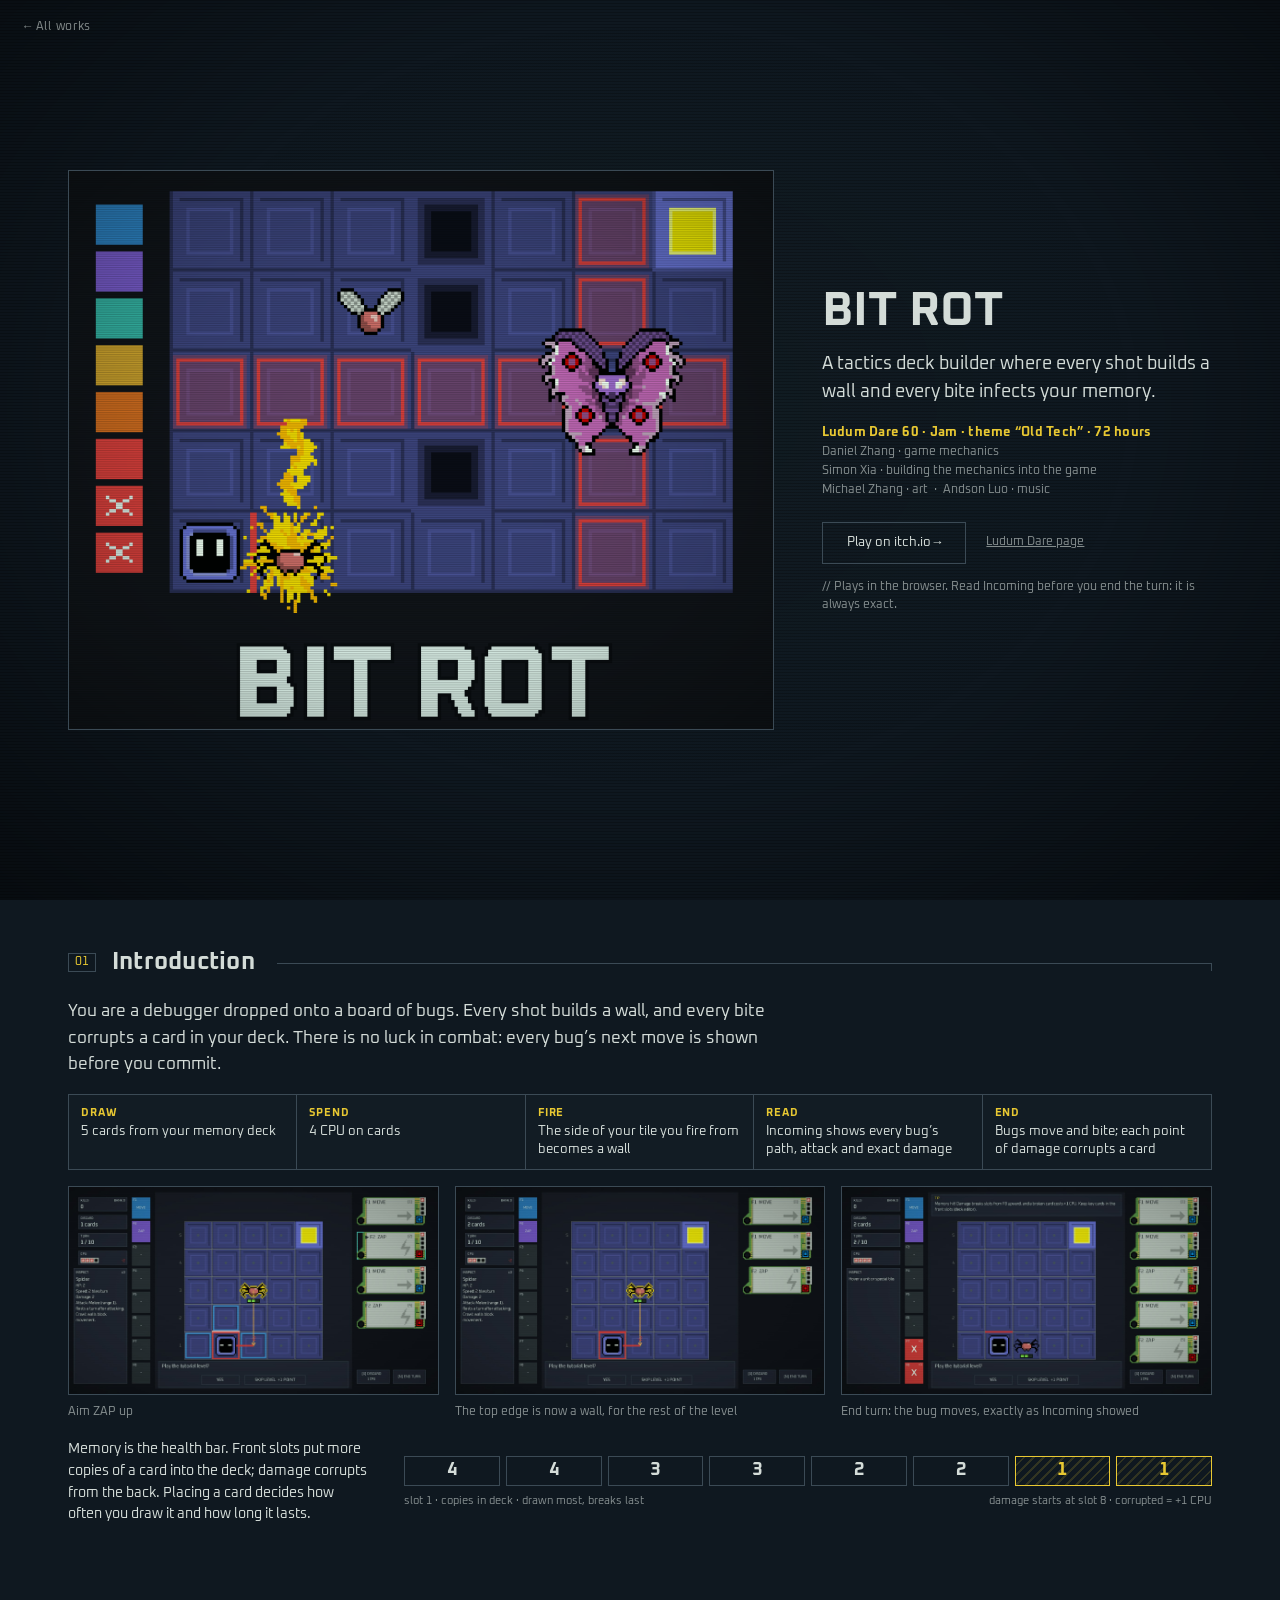
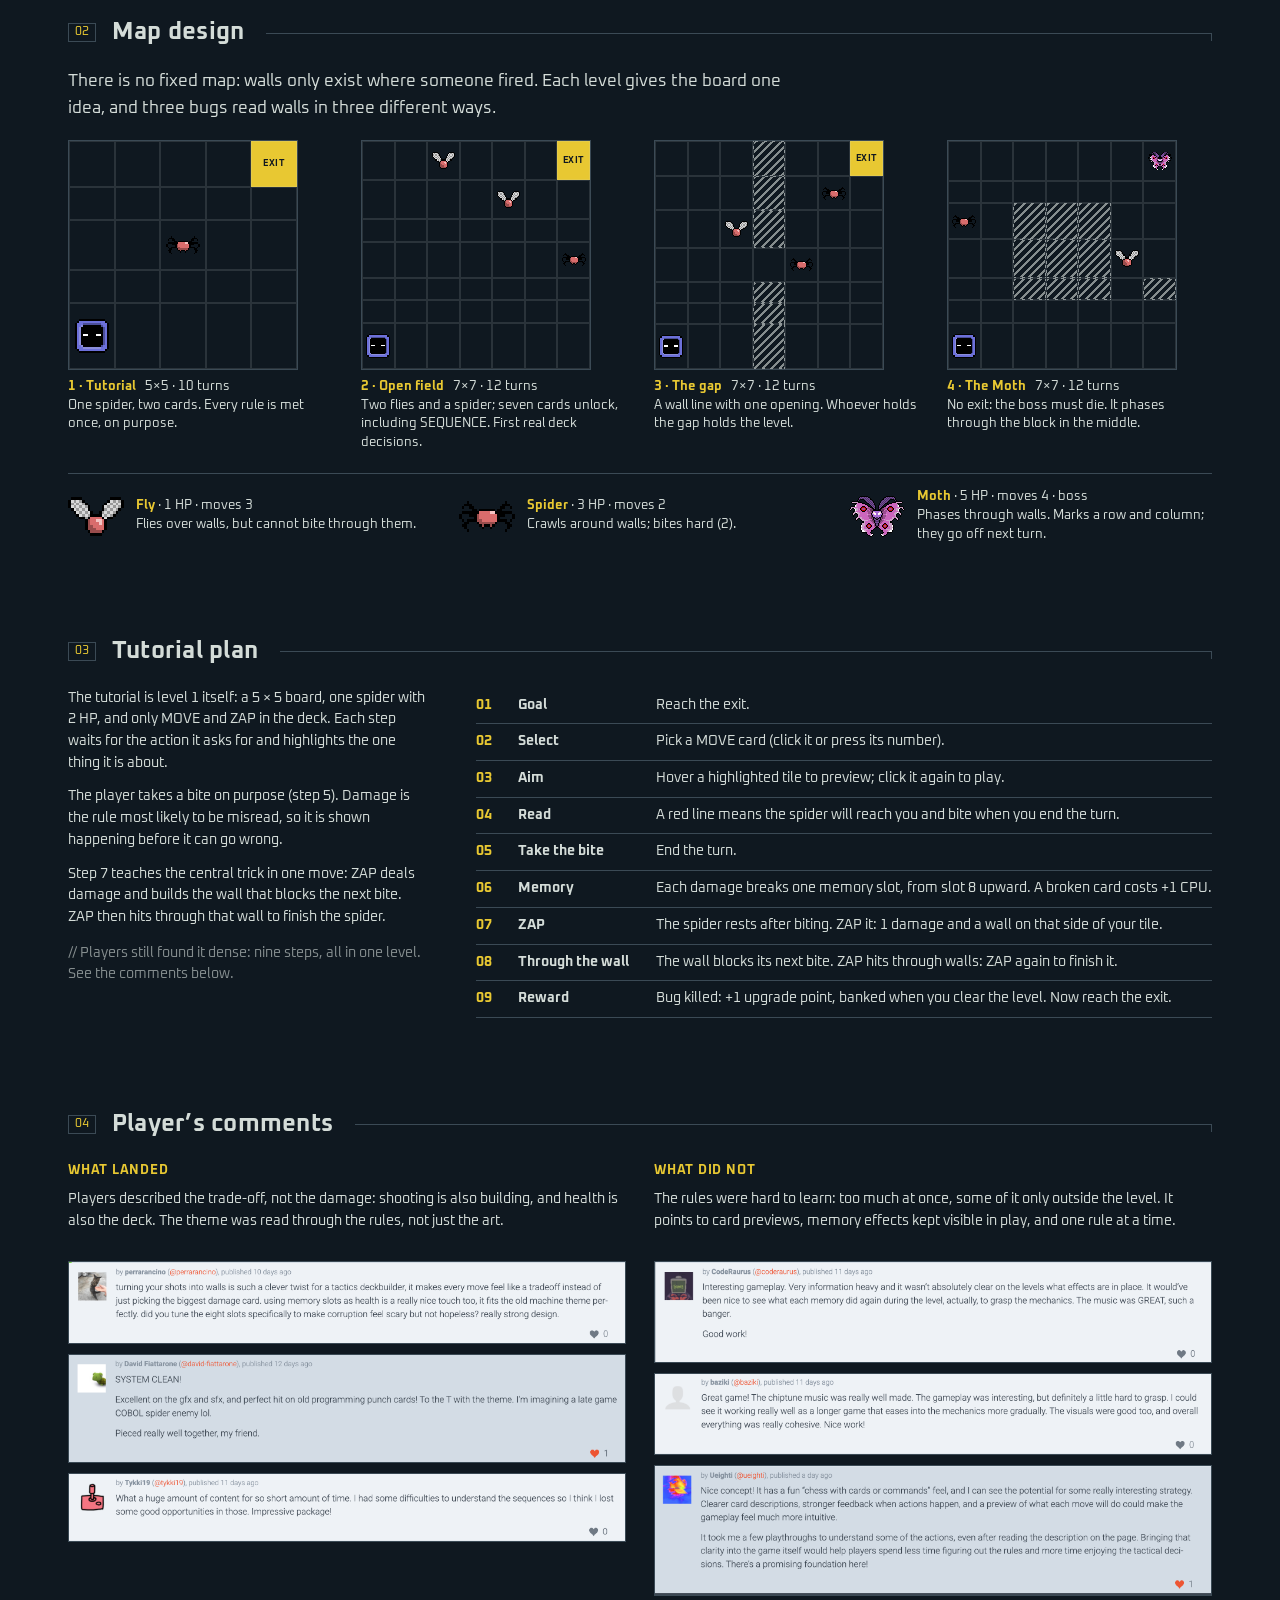
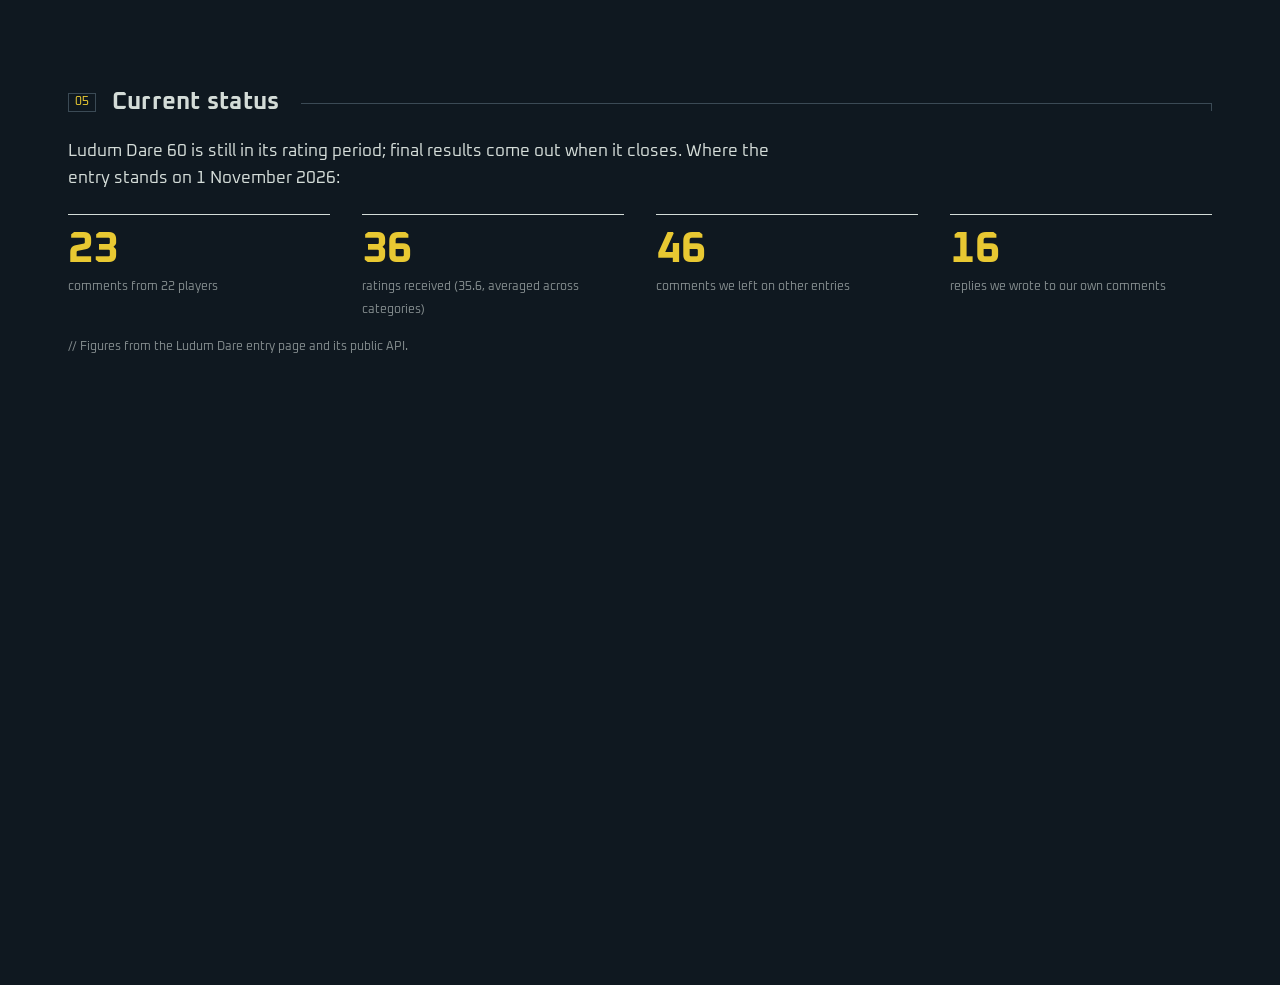
==== bit-rot.html @ 5dbc6805 "Portfolio site: home, BIT ROT, Platuzzle, Lightpath Co-Authored-By: Claude Opus 5.5 <noreply@anthrop" ====
<!doctype html>
<html lang="en">
<head>
  <meta charset="utf-8">
  <meta name="viewport" content="width=device-width, initial-scale=1">
  <title>BIT ROT — Simon Xia</title>
  <link rel="stylesheet" href="style.css">
  <script>if (sessionStorage.getItem("portfolio-enter")) document.documentElement.classList.add("arriving");</script>
</head>
<body class="theme-bitrot">
  <a class="back" href="index.html" data-return>← All works</a>

  <!-- Introduction / Map design / Tutorial plan / Player's comments / Ludum Dare Results -->
  <main class="work">

    <section class="section hero">
      <img class="shot cover" src="img/bitrot-cover.png" alt="BIT ROT cover">
      <div>
        <h1>BIT ROT</h1>
        <p class="one-liner">A tactics deck builder where every shot builds a wall and every bite infects your memory.</p>
        <div class="meta">
          <span class="event">Ludum Dare 60 · Jam · theme “Old Tech” · 72 hours</span>
          <span>Daniel Zhang · game mechanics</span>
          <span>Simon Xia · building the mechanics into the game</span>
          <span>Michael Zhang · art &nbsp;·&nbsp; Andson Luo · music</span>
        </div>
        <div class="actions">
          <a class="btn" href="https://ralex-x.itch.io/bit-rot">Play on itch.io →</a>
          <a class="text-link" href="https://ldjam.com/events/ludum-dare/60/bit-rot">Ludum Dare page</a>
        </div>
        <p class="note" style="margin-top:14px">Plays in the browser. Read Incoming before you end the turn: it is always exact.</p>
      </div>
    </section>

    <section class="section">
      <div class="section-head"><span class="idx">01</span><h2>Introduction</h2></div>
      <p class="lead">You are a debugger dropped onto a board of bugs. Every shot builds a wall, and every bite corrupts a card in your deck. There is no luck in combat: every bug’s next move is shown before you commit.</p>
      <div class="turn" style="margin-top:16px">
        <div><b>DRAW</b>5 cards from your memory deck</div>
        <div><b>SPEND</b>4 CPU on cards</div>
        <div><b>FIRE</b>The side of your tile you fire from becomes a wall</div>
        <div><b>READ</b>Incoming shows every bug’s path, attack and exact damage</div>
        <div><b>END</b>Bugs move and bite; each point of damage corrupts a card</div>
      </div>
      <div class="strip" style="margin-top:16px">
        <figure><img class="shot" src="img/bitrot-09-aim-up.jpg" alt="Aiming ZAP upward"><figcaption>Aim ZAP up</figcaption></figure>
        <figure><img class="shot" src="img/bitrot-10-played-2.jpg" alt="ZAP fired; the tile edge becomes a wall"><figcaption>The top edge is now a wall, for the rest of the level</figcaption></figure>
        <figure><img class="shot" src="img/bitrot-11-end-turn.jpg" alt="End of turn: the bug moves"><figcaption>End turn: the bug moves, exactly as Incoming showed</figcaption></figure>
      </div>
      <div class="split" style="margin-top:18px; grid-template-columns:300px 1fr; gap:36px; align-items:center">
        <p style="font-size:14px">Memory is the health bar. Front slots put more copies of a card into the deck; damage corrupts from the back. Placing a card decides how often you draw it and how long it lasts.</p>
        <div>
          <div class="slots slots-compact" role="img" aria-label="Eight memory slots. Copies per slot: 4, 4, 3, 3, 2, 2, 1, 1. Slots 7 and 8 shown corrupted.">
            <div class="slot"><span class="c">4</span></div><div class="slot"><span class="c">4</span></div>
            <div class="slot"><span class="c">3</span></div><div class="slot"><span class="c">3</span></div>
            <div class="slot"><span class="c">2</span></div><div class="slot"><span class="c">2</span></div>
            <div class="slot rot"><span class="c">1</span></div><div class="slot rot"><span class="c">1</span></div>
          </div>
          <div class="slots-axis"><span>slot 1 · copies in deck · drawn most, breaks last</span><span>damage starts at slot 8 · corrupted = +1 CPU</span></div>
        </div>
      </div>
    </section>

    <section class="section">
      <div class="section-head"><span class="idx">02</span><h2>Map design</h2></div>
      <p class="lead">There is no fixed map: walls only exist where someone fired. Each level gives the board one idea, and three bugs read walls in three different ways.</p>
      <div class="levels" style="margin-top:18px">
        <figure class="level">
          <div class="board" style="--n:5"><div class="cell"></div><div class="cell"></div><div class="cell"></div><div class="cell"></div><div class="cell exit">EXIT</div><div class="cell"></div><div class="cell"></div><div class="cell"></div><div class="cell"></div><div class="cell"></div><div class="cell"></div><div class="cell"></div><div class="cell"><img src="img/sprites/spider1.png" alt="spider"></div><div class="cell"></div><div class="cell"></div><div class="cell"></div><div class="cell"></div><div class="cell"></div><div class="cell"></div><div class="cell"></div><div class="cell"><img src="img/sprites/player_idle.png" alt="you"></div><div class="cell"></div><div class="cell"></div><div class="cell"></div><div class="cell"></div></div>
          <figcaption><b>1 · Tutorial</b> 5×5 · 10 turns<br>One spider, two cards. Every rule is met once, on purpose.</figcaption>
        </figure>
        <figure class="level">
          <div class="board" style="--n:7"><div class="cell"></div><div class="cell"></div><div class="cell"><img src="img/sprites/fly1.png" alt="fly"></div><div class="cell"></div><div class="cell"></div><div class="cell"></div><div class="cell exit">EXIT</div><div class="cell"></div><div class="cell"></div><div class="cell"></div><div class="cell"></div><div class="cell"><img src="img/sprites/fly1.png" alt="fly"></div><div class="cell"></div><div class="cell"></div><div class="cell"></div><div class="cell"></div><div class="cell"></div><div class="cell"></div><div class="cell"></div><div class="cell"></div><div class="cell"></div><div class="cell"></div><div class="cell"></div><div class="cell"></div><div class="cell"></div><div class="cell"></div><div class="cell"></div><div class="cell"><img src="img/sprites/spider1.png" alt="spider"></div><div class="cell"></div><div class="cell"></div><div class="cell"></div><div class="cell"></div><div class="cell"></div><div class="cell"></div><div class="cell"></div><div class="cell"></div><div class="cell"></div><div class="cell"></div><div class="cell"></div><div class="cell"></div><div class="cell"></div><div class="cell"></div><div class="cell"><img src="img/sprites/player_idle.png" alt="you"></div><div class="cell"></div><div class="cell"></div><div class="cell"></div><div class="cell"></div><div class="cell"></div><div class="cell"></div></div>
          <figcaption><b>2 · Open field</b> 7×7 · 12 turns<br>Two flies and a spider; seven cards unlock, including SEQUENCE. First real deck decisions.</figcaption>
        </figure>
        <figure class="level">
          <div class="board" style="--n:7"><div class="cell"></div><div class="cell"></div><div class="cell"></div><div class="cell wall"></div><div class="cell"></div><div class="cell"></div><div class="cell exit">EXIT</div><div class="cell"></div><div class="cell"></div><div class="cell"></div><div class="cell wall"></div><div class="cell"></div><div class="cell"><img src="img/sprites/spider1.png" alt="spider"></div><div class="cell"></div><div class="cell"></div><div class="cell"></div><div class="cell"><img src="img/sprites/fly1.png" alt="fly"></div><div class="cell wall"></div><div class="cell"></div><div class="cell"></div><div class="cell"></div><div class="cell"></div><div class="cell"></div><div class="cell"></div><div class="cell"></div><div class="cell"><img src="img/sprites/spider1.png" alt="spider"></div><div class="cell"></div><div class="cell"></div><div class="cell"></div><div class="cell"></div><div class="cell"></div><div class="cell wall"></div><div class="cell"></div><div class="cell"></div><div class="cell"></div><div class="cell"></div><div class="cell"></div><div class="cell"></div><div class="cell wall"></div><div class="cell"></div><div class="cell"></div><div class="cell"></div><div class="cell"><img src="img/sprites/player_idle.png" alt="you"></div><div class="cell"></div><div class="cell"></div><div class="cell wall"></div><div class="cell"></div><div class="cell"></div><div class="cell"></div></div>
          <figcaption><b>3 · The gap</b> 7×7 · 12 turns<br>A wall line with one opening. Whoever holds the gap holds the level.</figcaption>
        </figure>
        <figure class="level">
          <div class="board" style="--n:7"><div class="cell"></div><div class="cell"></div><div class="cell"></div><div class="cell"></div><div class="cell"></div><div class="cell"></div><div class="cell"><img src="img/sprites/moth1.png" alt="moth"></div><div class="cell"></div><div class="cell"></div><div class="cell"></div><div class="cell"></div><div class="cell"></div><div class="cell"></div><div class="cell"></div><div class="cell"><img src="img/sprites/spider1.png" alt="spider"></div><div class="cell"></div><div class="cell wall"></div><div class="cell wall"></div><div class="cell wall"></div><div class="cell"></div><div class="cell"></div><div class="cell"></div><div class="cell"></div><div class="cell wall"></div><div class="cell wall"></div><div class="cell wall"></div><div class="cell"><img src="img/sprites/fly1.png" alt="fly"></div><div class="cell"></div><div class="cell"></div><div class="cell"></div><div class="cell wall"></div><div class="cell wall"></div><div class="cell wall"></div><div class="cell"></div><div class="cell wall"></div><div class="cell"></div><div class="cell"></div><div class="cell"></div><div class="cell"></div><div class="cell"></div><div class="cell"></div><div class="cell"></div><div class="cell"><img src="img/sprites/player_idle.png" alt="you"></div><div class="cell"></div><div class="cell"></div><div class="cell"></div><div class="cell"></div><div class="cell"></div><div class="cell"></div></div>
          <figcaption><b>4 · The Moth</b> 7×7 · 12 turns<br>No exit: the boss must die. It phases through the block in the middle.</figcaption>
        </figure>
      </div>
      <div class="bugs" style="margin-top:20px">
        <div><img src="img/sprites/fly1.png" alt=""><p><b>Fly</b> · 1 HP · moves 3<br>Flies over walls, but cannot bite through them.</p></div>
        <div><img src="img/sprites/spider1.png" alt=""><p><b>Spider</b> · 3 HP · moves 2<br>Crawls around walls; bites hard (2).</p></div>
        <div><img src="img/sprites/moth1.png" alt=""><p><b>Moth</b> · 5 HP · moves 4 · boss<br>Phases through walls. Marks a row and column; they go off next turn.</p></div>
      </div>
    </section>

    <section class="section">
      <div class="section-head"><span class="idx">03</span><h2>Tutorial plan</h2></div>
      <div class="split" style="grid-template-columns:360px 1fr">
        <div class="side">
          <p>The tutorial is level 1 itself: a 5 × 5 board, one spider with 2 HP, and only MOVE and ZAP in the deck. Each step waits for the action it asks for and highlights the one thing it is about.</p>
          <p>The player takes a bite on purpose (step 5). Damage is the rule most likely to be misread, so it is shown happening before it can go wrong.</p>
          <p>Step 7 teaches the central trick in one move: ZAP deals damage and builds the wall that blocks the next bite. ZAP then hits through that wall to finish the spider.</p>
          <p class="note" style="margin-top:14px">Players still found it dense: nine steps, all in one level. See the comments below.</p>
        </div>
        <ol class="steps">
          <li><b>Goal</b>Reach the exit.</li>
          <li><b>Select</b>Pick a MOVE card (click it or press its number).</li>
          <li><b>Aim</b>Hover a highlighted tile to preview; click it again to play.</li>
          <li><b>Read</b>A red line means the spider will reach you and bite when you end the turn.</li>
          <li><b>Take the bite</b>End the turn.</li>
          <li><b>Memory</b>Each damage breaks one memory slot, from slot 8 upward. A broken card costs +1 CPU.</li>
          <li><b>ZAP</b>The spider rests after biting. ZAP it: 1 damage and a wall on that side of your tile.</li>
          <li><b>Through the wall</b>The wall blocks its next bite. ZAP hits through walls: ZAP again to finish it.</li>
          <li><b>Reward</b>Bug killed: +1 upgrade point, banked when you clear the level. Now reach the exit.</li>
        </ol>
      </div>
    </section>

    <section class="section">
      <div class="section-head"><span class="idx">04</span><h2>Player’s comments</h2></div>
      <div class="ccols">
        <div>
          <div class="side ccol-head">
            <h3>WHAT LANDED</h3>
            <p>Players described the trade-off, not the damage: shooting is also building, and health is also the deck. The theme was read through the rules, not just the art.</p>
          </div>
          <div class="cshots">
            <img src="img/comments/bit-rot/5.png" alt="Comment by perrarancino on the Ludum Dare page">
            <img src="img/comments/bit-rot/1.png" alt="Comment by David Fiattarone on the Ludum Dare page">
            <img src="img/comments/bit-rot/2.png" alt="Comment by Tykki19 on the Ludum Dare page">
          </div>
        </div>
        <div>
          <div class="side ccol-head">
            <h3>WHAT DID NOT</h3>
            <p>The rules were hard to learn: too much at once, some of it only outside the level. It points to card previews, memory effects kept visible in play, and one rule at a time.</p>
          </div>
          <div class="cshots">
            <img src="img/comments/bit-rot/3.png" alt="Comment by CodeRaurus on the Ludum Dare page">
            <img src="img/comments/bit-rot/4.png" alt="Comment by baziki on the Ludum Dare page">
            <img src="img/comments/bit-rot/6.png" alt="Comment by Ueighti on the Ludum Dare page">
          </div>
        </div>
      </div>
    </section>

    <section class="section">
      <div class="section-head"><span class="idx">05</span><h2>Current status</h2></div>
      <p class="lead">Ludum Dare 60 is still in its rating period; final results come out when it closes. Where the entry stands on 1 November 2026:</p>
      <div class="stats4" style="margin-top:22px">
        <div class="stat"><b>23</b><span>comments from 22 players</span></div>
        <div class="stat"><b>36</b><span>ratings received (35.6, averaged across categories)</span></div>
        <div class="stat"><b>46</b><span>comments we left on other entries</span></div>
        <div class="stat"><b>16</b><span>replies we wrote to our own comments</span></div>
      </div>
      <p class="note" style="margin-top:18px">Figures from the Ludum Dare entry page and its public API.</p>
    </section>

    <section class="section">
      <div class="section-head"><span class="idx">→</span><h2>Other works</h2></div>
      <nav class="others">
        <a class="entry" href="platuzzle.html" data-bg="#d7d7d7" data-style="platuzzle">
          <img class="shot cover" src="img/platuzzle-cover.png" alt="Platuzzle cover">
          <div class="label"><span class="title">Platuzzle</span><span class="tag">Playable · 12 days · team of 3</span></div>
        </a>
        <a class="entry" href="lightpath.html" data-bg="#06090d" data-style="lightpath">
          <img class="shot cover" src="img/lightpath-cover.jpg" alt="Lightpath, level SNF-1 in the 3D view">
          <div class="label"><span class="title">Lightpath</span><span class="tag">Long-term · engineering log</span></div>
        </a>
      </nav>
    </section>

  </main>
  <script src="transition.js"></script>
</body>
</html>
---- style.css ----
/* Two-tone paper/ink, 2D only (no 3D transforms, no WebGL).
   Target viewport: 1500×780. Every "screen" (home, each work-page section) fits in one viewport. */
@font-face {
  font-family: "Oxanium";
  src: url("fonts/Oxanium.woff2") format("woff2"), url("fonts/Oxanium.ttf") format("truetype");
  font-weight: 200 800;
  font-display: block;
}
:root {
  --paper: #fafafa;
  --ink: #303030;
  --ink-soft: rgba(48, 48, 48, 0.55);
  --line: rgba(48, 48, 48, 0.12);
  --accent: var(--ink-soft);
  --mono: "Oxanium", ui-monospace, monospace;
  --sans: "Oxanium", -apple-system, "PingFang SC", sans-serif;
}

/* ---------- work themes (colours sampled from each game) ---------- */
body.theme-bitrot {
  --paper: #101820;
  --ink: #d4dcd8;
  --ink-soft: rgba(212, 220, 216, 0.6);
  --line: rgba(212, 220, 216, 0.14);
  --accent: #e8c832;
}
body.theme-platuzzle {
  --paper: #d7d7d7;
  --ink: #111111;
  --ink-soft: rgba(17, 17, 17, 0.74);
  --line: rgba(17, 17, 17, 0.16);
  --accent: #00a0bd;
}
body.theme-lightpath {
  --paper: #06090d;
  --ink: #c9d0d8;
  --ink-soft: rgba(201, 208, 216, 0.55);
  --line: rgba(201, 208, 216, 0.12);
  --accent: #c8a830;
}

* { box-sizing: border-box; margin: 0; padding: 0; }


body {
  background: var(--paper);
  color: var(--ink);
  font: 15px/1.55 var(--sans);
  font-variant-numeric: tabular-nums;
}

a { color: inherit; }

/* ---------- transition overlay ---------- */
.veil {
  position: fixed;
  inset: 0;
  width: 100vw;
  height: 100vh;
  z-index: 1000;
  pointer-events: none;
}
body[class^="theme-"] main.work,
body[class^="theme-"] .back {
  animation: arrive 320ms ease-out both;
}
@keyframes arrive { from { opacity: 0; } to { opacity: 1; } }
/* arriving through a cover transition: content stays hidden while the cover flies into place */
html.arriving main.work,
html.arriving .back { animation: none; opacity: 0; }
/* the flying cover sits above the transition background */
.flyer {
  position: fixed;
  z-index: 1001;
  margin: 0;
  transform-origin: 0 0;
  pointer-events: none;
}
@media (prefers-reduced-motion: reduce) {
  body[class^="theme-"] main.work,
  body[class^="theme-"] .back { animation: none; }
}

/* Platuzzle's tilted-square background (platuzzle-bg.js), behind everything */
.pz-bg {
  position: fixed;
  inset: 0;
  width: 100vw;
  height: 100vh;
  z-index: -1;
  pointer-events: none;
}

/* ---------- small fixed back link (no bar) ---------- */
.back {
  position: fixed;
  top: 20px;
  left: 24px;
  z-index: 10;
  font: 12px var(--mono);
  letter-spacing: 0.06em;
  text-decoration: none;
  color: var(--ink-soft);
  transition: color 120ms;
}
.back:hover, .back:focus-visible { color: var(--accent); }

/* ---------- placeholders ---------- */
.ph {
  position: relative;
  display: flex;
  align-items: center;
  justify-content: center;
  text-align: center;
  padding: 12px;
  border: 1px solid var(--ink);
  background:
    linear-gradient(to top right, transparent calc(50% - 0.5px), var(--line) 50%, transparent calc(50% + 0.5px)),
    linear-gradient(to bottom right, transparent calc(50% - 0.5px), var(--line) 50%, transparent calc(50% + 0.5px)),
    var(--paper);
  font: 12px/1.5 var(--mono);
  color: var(--ink-soft);
}
.ph::before, .ph::after {
  content: "";
  position: absolute;
  width: 10px;
  height: 10px;
  border-color: var(--ink);
  border-style: solid;
}
.ph::before { top: -6px; left: -6px; border-width: 0 1px 1px 0; }
.ph::after { bottom: -6px; right: -6px; border-width: 1px 0 0 1px; }

.note { font: 12px/1.5 var(--mono); color: var(--ink-soft); }
.note::before { content: "// "; }

/* ---------- images ---------- */
.shot {
  display: block;
  width: 100%;
  height: auto;
  border: 1px solid var(--ink);
  background: var(--ink);
}
.shot.cover { aspect-ratio: 630 / 500; object-fit: cover; }
.shot.wide { aspect-ratio: 16 / 10; object-fit: cover; }

/* ---------- home ---------- */
.home-name {
  position: absolute;
  top: 28px;
  left: 32px;
  font: 12px/1.7 var(--mono);
  letter-spacing: 0.06em;
}
.home-name span { display: block; color: var(--ink-soft); }

/* cover height = (viewport − 32px×2 padding − 40px row gap − 2×52px labels) / 2 */
.triangle {
  --cover-h: calc((100vh - 64px - 40px - 104px) / 2);
  height: 100vh;
  display: grid;
  grid-template-columns: repeat(2, calc(var(--cover-h) * 630 / 500));
  justify-content: center;
  align-content: center;
  gap: 40px 72px;
  padding: 32px;
}
.triangle .entry:first-child { grid-column: 1 / -1; justify-self: center; width: calc(var(--cover-h) * 630 / 500); }

.entry { display: block; text-decoration: none; }
.entry .label { margin-top: 10px; height: 42px; }
.entry .title { display: block; font-size: 18px; font-weight: 600; line-height: 1.3; white-space: nowrap; }
.entry .tag { display: block; font: 11px var(--mono); color: var(--ink-soft); }
.entry .shot { transition: transform 160ms ease-out; }
.entry:hover .shot, .entry:focus-visible .shot { transform: translate(-3px, -3px); box-shadow: 3px 3px 0 var(--ink); }
.entry:focus-visible { outline: none; }

/* ---------- work pages: one viewport per section ---------- */
main.work {
  max-width: 1240px;
  margin: 0 auto;
  padding: 0 48px;
}
/* Sections sit close together (each still fits one 1500×780 screen); only the hero fills it. */
.section {
  display: flex;
  flex-direction: column;
  justify-content: center;
  padding: 44px 0;
}
.section.hero { min-height: 100vh; }
main.work > .section:last-child { padding-bottom: 96px; }
.section-head {
  display: flex;
  gap: 16px;
  align-items: baseline;
  margin-bottom: 18px;
}
.section-head .idx { font: 12px var(--mono); color: var(--accent); }
.section-head h2 { font-size: 24px; font-weight: 700; letter-spacing: 0.01em; }
.section p { max-width: 720px; }

/* hero: same image as the home-page cover, text beside it */
.hero {
  display: grid;
  grid-template-columns: auto 1fr;
  align-items: center;
  align-content: center;
  gap: 48px;
}
.hero .shot { height: min(calc(100vh - 160px), 560px); width: auto; aspect-ratio: 630 / 500; object-fit: cover; }
.hero h1 { font-size: 48px; line-height: 1.05; margin-bottom: 14px; }
.hero h1 small { font-size: 0.5em; font-weight: 400; color: var(--ink-soft); }
.hero .one-liner { font-size: 18px; margin-bottom: 18px; }
.meta {
  display: flex;
  flex-direction: column;
  gap: 4px;
  font: 12px var(--mono);
  color: var(--ink-soft);
  margin-bottom: 24px;
}
.btn {
  display: inline-block;
  padding: 12px 24px;
  border: 1px solid var(--ink);
  font: 13px var(--mono);
  text-decoration: none;
  transition: background 120ms, color 120ms, border-color 120ms;
}
.btn:hover { background: var(--accent); border-color: var(--accent); color: var(--paper); }

.strip { display: grid; grid-template-columns: repeat(3, 1fr); gap: 16px; }
.cols-2 { display: grid; grid-template-columns: 1fr 1fr; gap: 32px; align-items: start; }
.cols-3 { display: grid; grid-template-columns: repeat(3, 1fr); gap: 24px; }
.stack > * + * { margin-top: 16px; }

.timeline {
  display: grid;
  grid-auto-flow: column;
  grid-auto-columns: 1fr;
  border-top: 1px solid var(--ink);
}
.timeline .step { position: relative; padding: 18px 12px 0 0; }
.timeline .step::before {
  content: "";
  position: absolute;
  top: -5px;
  left: 0;
  width: 9px;
  height: 9px;
  background: var(--paper);
  border: 1px solid var(--accent);
}
.timeline .when { font: 12px var(--mono); color: var(--ink-soft); }
.timeline .what { font-size: 14px; margin-top: 4px; }

.quote { border-left: 2px solid var(--accent); padding-left: 16px; font-size: 18px; }
.quote cite { display: block; margin-top: 8px; font: 12px var(--mono); color: var(--ink-soft); font-style: normal; }

.comments { display: grid; grid-template-columns: repeat(3, 1fr); gap: 16px; }
.comment { border: 1px solid var(--ink); padding: 16px; }
.comment p { font-size: 14px; }
.comment cite { display: block; margin-top: 12px; font: 11px var(--mono); color: var(--ink-soft); font-style: normal; }

table.ab { width: 100%; border-collapse: collapse; font-size: 14px; }
table.ab th, table.ab td { border: 1px solid var(--ink); padding: 8px 12px; text-align: left; }
table.ab th { font: 12px var(--mono); }

.roles { list-style: none; }
.roles li { display: flex; justify-content: space-between; border-bottom: 1px solid var(--line); padding: 8px 0; }
.roles li span:last-child { font: 12px var(--mono); color: var(--ink-soft); }

.boundary h3 { font: 13px var(--mono); margin-bottom: 12px; color: var(--accent); }
.boundary ul { list-style: none; font-size: 14px; }
.boundary li { padding: 6px 0; border-bottom: 1px solid var(--line); }

.others { display: grid; grid-template-columns: 1fr 1fr; gap: 48px; max-width: 900px; }

/* ---------- content pieces ---------- */
.actions { display: flex; align-items: center; gap: 20px; }
.text-link { font: 12px var(--mono); color: var(--ink-soft); }
.text-link:hover { color: var(--accent); }
.lead { font-size: 17px; max-width: 760px; }

.rules { display: grid; grid-template-columns: repeat(4, 1fr); gap: 28px; }
.rules h3, .card-head { font: 12px var(--mono); letter-spacing: 0.04em; color: var(--accent); margin-bottom: 8px; }
.rules p { font-size: 14px; line-height: 1.55; }

figure { margin: 0; }
figcaption { font: 12px/1.5 var(--mono); color: var(--ink-soft); margin-top: 8px; }

/* single-series bar figure (BIT ROT manual lengths); values are direct-labelled */
.bars { display: grid; grid-template-columns: repeat(6, 1fr); gap: 2px 14px; align-items: end; }
.bars .bar { display: flex; flex-direction: column; justify-content: flex-end; height: 190px; }
.bars .bar i { display: block; height: calc(var(--v) / 480 * 160px); background: var(--accent); border-radius: 4px 4px 0 0; }
.bars .bar b { font: 600 13px var(--mono); margin-bottom: 4px; }
.bars .ver { font: 12px var(--mono); border-top: 1px solid var(--ink); padding-top: 6px; }
.bars .ver span { display: block; color: var(--ink-soft); font-size: 11px; }

.list { list-style: none; font-size: 14px; }
.list li { padding: 8px 0; border-bottom: 1px solid var(--line); }
.list li code { font: 12px var(--mono); }

.stations { display: grid; grid-template-columns: repeat(3, 1fr); gap: 6px; }
.stations div { border: 1px solid var(--ink); padding: 10px 12px; font-size: 13px; background: var(--paper); }
.stations span { display: block; font: 11px var(--mono); color: var(--ink-soft); }

table.data { width: 100%; border-collapse: collapse; font-size: 13px; }
table.data th, table.data td { border-bottom: 1px solid var(--line); padding: 7px 10px; text-align: left; vertical-align: top; }
table.data thead th { font: 12px var(--mono); border-bottom: 1px solid var(--ink); }
table.data thead th span { display: block; color: var(--ink-soft); }
table.data tbody th { font: 12px var(--mono); color: var(--ink-soft); font-weight: 400; white-space: nowrap; }
table.data td.num { font: 13px var(--mono); }

.headings { font: 12px/1.7 var(--mono); color: var(--ink-soft); }
.diagram { width: 100%; height: auto; color: var(--ink); }
.diagram .hi { stroke: var(--accent); }
.diagram text { font: 13px var(--sans); fill: currentColor; }
.diagram .small { font: 11px var(--mono); fill: var(--ink-soft); }

/* player comments: screenshots supplied by hand */
.shots-grid { display: grid; grid-template-columns: repeat(3, 1fr); gap: 16px; }
.shots-grid .ph { height: 190px; }
.shots-grid img { position: absolute; inset: -1px; width: calc(100% + 2px); height: calc(100% + 2px); object-fit: contain; object-position: left top; background: var(--paper); z-index: 1; }

/* Lightpath: architecture per snapshot */
.arch { display: grid; grid-template-columns: 110px repeat(5, 1fr); gap: 14px; }
.arch::before { content: ""; }
.arch-col { display: flex; flex-direction: column; gap: 6px; }
.arch-ver { font: 12px var(--mono); }
.arch-ver span { color: var(--ink-soft); margin-left: 8px; }
.blk { border: 1px solid var(--ink-soft); padding: 7px 8px; font-size: 12px; text-align: center; }
.blk.hi { border-color: var(--accent); color: var(--accent); }
.blk.dash { border-style: dashed; }
.blk-row { display: grid; grid-template-columns: 1fr 1fr; gap: 6px; }
.flow { font: 11px var(--mono); color: var(--ink-soft); text-align: center; }
.arch-cap { font: 11px/1.4 var(--mono); color: var(--ink-soft); margin-top: auto; padding-top: 4px; }
table.data td { width: calc((100% - 110px) / 5); }
table.data tbody th { width: 110px; }

/* Lightpath: level files per snapshot (hover a square for its name) */
.lv-legend { display: flex; flex-wrap: wrap; gap: 18px; font: 11px var(--mono); color: var(--ink-soft); }
.lv-legend span { display: inline-flex; align-items: center; gap: 6px; }
.lv-map { margin-top: 12px; }
.lv-row { display: grid; grid-template-columns: 110px 600px 1fr; gap: 14px; align-items: center; padding: 7px 0; border-bottom: 1px solid var(--line); }
.lv-ver { font: 12px var(--mono); }
.lv-ver span { color: var(--ink-soft); margin-left: 8px; }
.lv-dots { display: flex; flex-wrap: wrap; gap: 3px; }
.lv-note { font-size: 12px; color: var(--ink-soft); }
.lv-note b { color: var(--ink); font-family: var(--mono); }
i.lv { display: inline-block; width: 14px; height: 14px; border-radius: 2px; opacity: 0.35; }
i.lv.new { opacity: 1; }
i.lv.slice { background: var(--accent); }
i.lv.play { background: var(--ink); }
i.lv.hub { background: var(--ink); border-radius: 50%; }
i.lv.reg { border: 1.5px solid var(--accent); }
i.lv.test { border: 1px dashed var(--ink-soft); }

/* ---------- design pages (2026-11-01 pass) ---------- */
.split { display: grid; grid-template-columns: 300px 1fr; gap: 48px; align-items: start; }
.side p + p { margin-top: 12px; }
.side h3 { font-size: 13px; font-weight: 700; letter-spacing: 0.06em; color: var(--accent); margin-bottom: 8px; }
.side p { font-size: 14px; }
.side ul { list-style: none; font-size: 14px; }
.side li { padding: 6px 0 6px 16px; border-bottom: 1px solid var(--line); position: relative; }
.side li::before { content: "→"; position: absolute; left: 0; color: var(--accent); }

.cshots { display: flex; flex-direction: column; gap: 10px; }
.cshots img { display: block; width: 100%; height: auto; border: 1px solid var(--ink); }

/* a turn, step by step */
.turn { display: grid; grid-template-columns: repeat(5, 1fr); border: 1px solid var(--ink); }
.turn div { padding: 10px 12px; font-size: 13px; line-height: 1.4; border-right: 1px solid var(--line); }
.turn div:last-child { border-right: 0; }
.turn b { display: block; font-size: 11px; letter-spacing: 0.08em; color: var(--accent); margin-bottom: 2px; }

/* BIT ROT memory slots */
.slots { display: grid; grid-template-columns: repeat(8, 1fr); gap: 6px; }
.slot { border: 1px solid var(--ink); padding: 8px 6px; text-align: center; }
.slot .n { font-size: 11px; color: var(--ink-soft); }
.slot .c { display: block; font-size: 22px; font-weight: 700; line-height: 1.1; }
.slot .k { font-size: 10px; color: var(--ink-soft); letter-spacing: 0.04em; }
.slot.rot { border-color: var(--accent); background: repeating-linear-gradient(135deg, transparent 0 5px, rgba(232, 200, 50, 0.16) 5px 7px); }
.slot.rot .c { color: var(--accent); }
.slots-axis { display: flex; justify-content: space-between; font-size: 11px; color: var(--ink-soft); margin-top: 6px; }

/* Platuzzle room map */
.rooms { display: grid; grid-template-columns: auto 1fr; gap: 40px; align-items: center; }
.rooms img { display: block; height: min(calc(100vh - 190px), 600px); width: auto; border: 1px solid var(--ink); }
.key { display: grid; grid-template-columns: 18px 1fr; gap: 6px 10px; align-items: center; font-size: 13px; margin-top: 14px; }
.key i { display: block; width: 14px; height: 14px; }

/* Platuzzle scores: first pass (outline) vs final (filled), one hue */
.scores { display: grid; grid-template-columns: 210px 1fr 72px; gap: 10px 16px; align-items: center; font-size: 14px; }
.scores .track { position: relative; height: 26px; background: linear-gradient(to right, var(--line) 1px, transparent 1px) 0 0 / 20% 100%; border-right: 1px solid var(--line); }
.scores .first, .scores .final { position: absolute; left: 0; border-radius: 0 4px 4px 0; }
.scores .first { top: 2px; height: 10px; border: 1.5px solid var(--ink); border-left: 0; }
.scores .final { top: 14px; height: 10px; background: var(--accent); }
.scores .val { font-size: 13px; }
.scores .val span { color: var(--ink-soft); }
.legend { display: flex; gap: 20px; font-size: 12px; color: var(--ink-soft); margin-bottom: 12px; }
.legend i { display: inline-block; width: 22px; height: 10px; margin-right: 6px; vertical-align: -1px; border-radius: 0 3px 3px 0; }
.legend .first { border: 1.5px solid var(--ink); }
.legend .final { background: var(--accent); }
.stat { border-top: 1px solid var(--ink); padding-top: 10px; }
.stat b { display: block; font-size: 34px; line-height: 1.1; }
.stat span { font-size: 12px; color: var(--ink-soft); }

/* design-doc excerpts, rendered from the repo's markdown */
.doc-crop { display: block; width: 100%; height: auto; box-shadow: 4px 4px 0 rgba(17, 17, 17, 0.12); }
.doc-note { font-size: 13px; line-height: 1.5; margin-top: 10px; max-width: none; }
.doc-note b { color: var(--accent); }


/* text blocks ease in as they enter the screen and out as they leave (reveal in transition.js) */
.reveal { opacity: 0; transform: translateY(14px); transition: opacity 520ms ease-in-out, transform 520ms ease-in-out; }
.reveal.in { opacity: 1; transform: none; }
@media (prefers-reduced-motion: reduce) { .reveal { opacity: 1; transform: none; transition: none; } }

/* Platuzzle route: rooms in visit order */
.route { list-style: none; display: grid; grid-template-columns: repeat(12, 1fr); gap: 18px; margin-top: 10px; }
.route li { position: relative; }
.route li + li::before { content: "→"; position: absolute; left: -15px; top: 30%; font-size: 13px; color: var(--ink-soft); }
.route img { display: block; width: 100%; aspect-ratio: 1; border: 1px solid var(--ink); }
.route span { display: block; font-size: 12px; font-weight: 700; margin-top: 4px; }
.route em { position: absolute; top: -9px; right: -9px; width: 22px; height: 22px; display: grid; place-items: center;
  font: 700 11px var(--sans); font-style: normal; color: #fff; z-index: 0; }
.route em::before { content: ""; position: absolute; inset: 3px; background: var(--accent); transform: rotate(45deg); z-index: -1; }
.route li.gem img { border-color: var(--accent); border-width: 2px; }

/* BIT ROT: level boards drawn from the level files, with the game's sprites */
.levels { display: grid; grid-template-columns: repeat(4, 1fr); gap: 28px; }
.board { display: grid; grid-template-columns: repeat(var(--n), 1fr); width: 100%; max-width: 230px; aspect-ratio: 1; border: 1px solid var(--ink); }
.cell { border: 1px solid var(--line); display: grid; place-items: center; font-size: 9px; font-weight: 700; letter-spacing: 0.04em; overflow: hidden; }
.cell img { width: 78%; height: auto; image-rendering: pixelated; }
.cell.wall { background: repeating-linear-gradient(135deg, var(--ink-soft) 0 2px, transparent 2px 6px); }
.cell.exit { color: var(--paper); background: var(--accent); }
.level figcaption { font-size: 12.5px; color: var(--ink); }
.level figcaption b { color: var(--accent); margin-right: 6px; }
.bugs { display: grid; grid-template-columns: repeat(3, 1fr); gap: 28px; border-top: 1px solid var(--line); padding-top: 14px; }
.bugs div { display: grid; grid-template-columns: 56px 1fr; gap: 12px; align-items: center; }
.bugs img { width: 100%; height: auto; image-rendering: pixelated; }
.bugs p { font-size: 13px; line-height: 1.45; }
.bugs b { color: var(--accent); }

/* compact memory slots (BIT ROT introduction) */
.slots-compact .slot { padding: 4px 0; }
.slots-compact .c { font-size: 18px; }

/* numbered tutorial steps */
.steps { list-style: none; counter-reset: s; display: grid; gap: 0; }
.steps li { counter-increment: s; display: grid; grid-template-columns: 34px 130px 1fr; gap: 8px; padding: 7px 0; border-bottom: 1px solid var(--line); font-size: 14px; }
.steps li::before { content: counter(s, decimal-leading-zero); color: var(--accent); font-weight: 700; }
.steps b { font-weight: 700; }

/* the jam each work was made for, in the work's highlight colour */
.meta .event { color: var(--accent); font-weight: 700; font-size: 13px; letter-spacing: 0.02em; }

/* six comments in two columns; hover enlarges one for reading */
.ccols { display: grid; grid-template-columns: 1fr 1fr; gap: 28px; }
.ccol-head { min-height: 92px; margin-bottom: 8px; }
.ccols .cshots img { transition: transform 200ms ease-in-out, box-shadow 200ms ease-in-out; position: relative; }
.ccols .cshots img:hover { transform: scale(1.45); z-index: 5; box-shadow: 0 10px 40px rgba(0, 0, 0, 0.5); }
.ccols > div:first-child .cshots img { transform-origin: left center; }
.ccols > div:last-child .cshots img { transform-origin: right center; }

/* BIT ROT: the game's "old tech" look. CRT scanlines, vignette and a faint green lean behind the
   page; panels and dividers in the game's grey-blue panel line. */
body.theme-bitrot { --panel: #3b4a55; background: #0f1820; }
body.theme-bitrot::before {
  content: "";
  position: fixed;
  inset: 0;
  z-index: -1;
  pointer-events: none;
  background:
    repeating-linear-gradient(to bottom, rgba(0, 0, 0, 0.22) 0 1px, transparent 1px 3px),
    radial-gradient(ellipse at 50% 45%, rgba(40, 70, 60, 0.10) 0%, transparent 55%, rgba(0, 0, 0, 0.5) 100%);
}
body.theme-bitrot .section-head { align-items: center; }
body.theme-bitrot .section-head::after {
  content: "";
  flex: 1;
  height: 7px;
  margin-left: 6px;
  border-top: 1px solid var(--panel);
  border-right: 1px solid var(--panel);
  transform: translateY(4px);
}
body.theme-bitrot .section-head .idx { border: 1px solid var(--panel); padding: 1px 6px; }
body.theme-bitrot .turn,
body.theme-bitrot .shot,
body.theme-bitrot .board,
body.theme-bitrot .cshots img,
body.theme-bitrot .slot:not(.rot),
body.theme-bitrot .btn { border-color: var(--panel); }
body.theme-bitrot .turn div,
body.theme-bitrot .steps li,
body.theme-bitrot .bugs { border-color: var(--panel); }
body.theme-bitrot .turn { background: rgba(20, 32, 40, 0.6); }

.stats4 { display: grid; grid-template-columns: repeat(4, 1fr); gap: 32px; }
.stats4 .stat b { font-size: 44px; color: var(--accent); }

@media (max-width: 700px) {
  .section { min-height: 0; padding: 48px 0; }
  main.work { padding: 0 20px; }
  .hero { grid-template-columns: 1fr; padding-top: 64px; }
  .hero .shot { width: 100%; height: auto; }
  .triangle { height: auto; grid-template-columns: 1fr; padding: 96px 20px 40px; }
  .triangle .entry:first-child { width: auto; }
  .strip, .cols-2, .cols-3, .comments, .others, .rules, .stations, .shots-grid, .arch, .lv-row, .split, .rooms, .turn, .slots, .levels, .bugs, .ccols, .stats4 { grid-template-columns: 1fr; }
  .timeline { grid-auto-flow: row; border-top: 0; border-left: 1px solid var(--ink); }
  .timeline .step { padding: 0 0 16px 20px; }
  .timeline .step::before { top: 6px; left: -5px; }
  .hero h1 { font-size: 34px; }
}
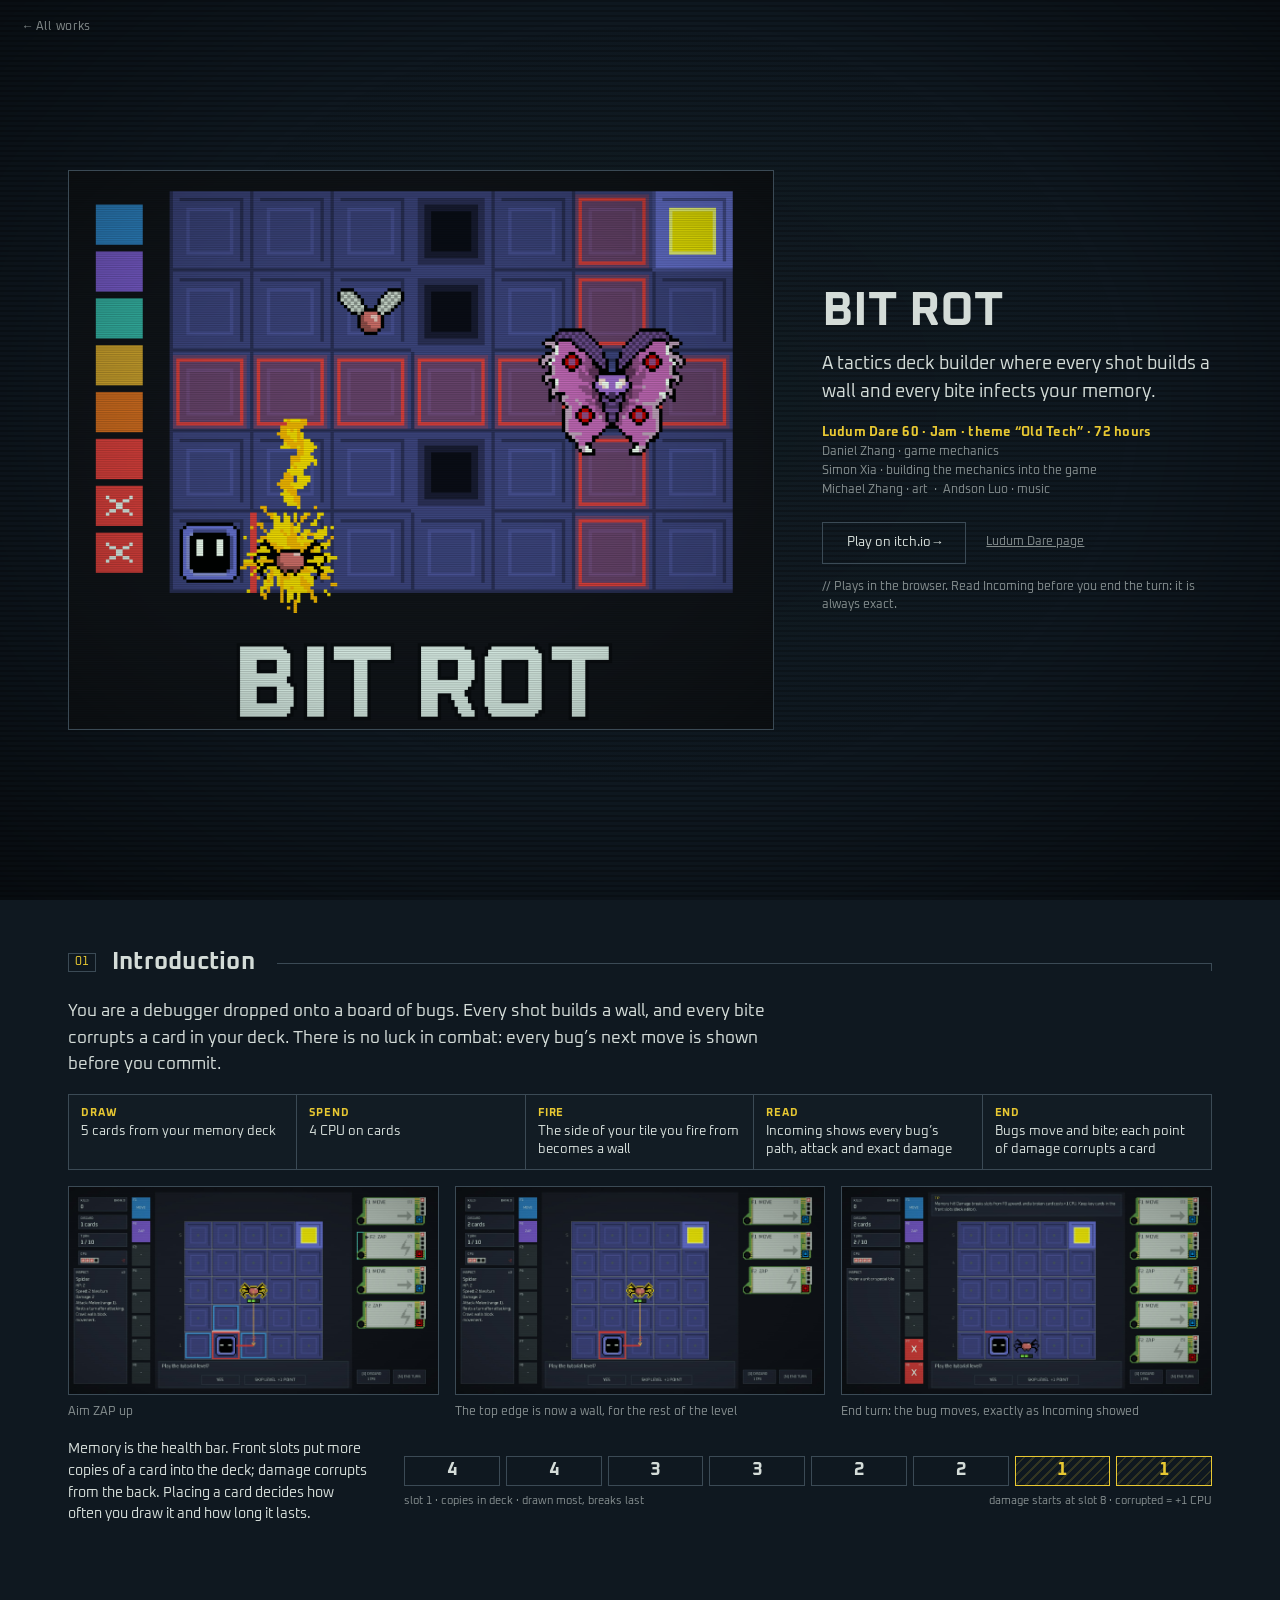
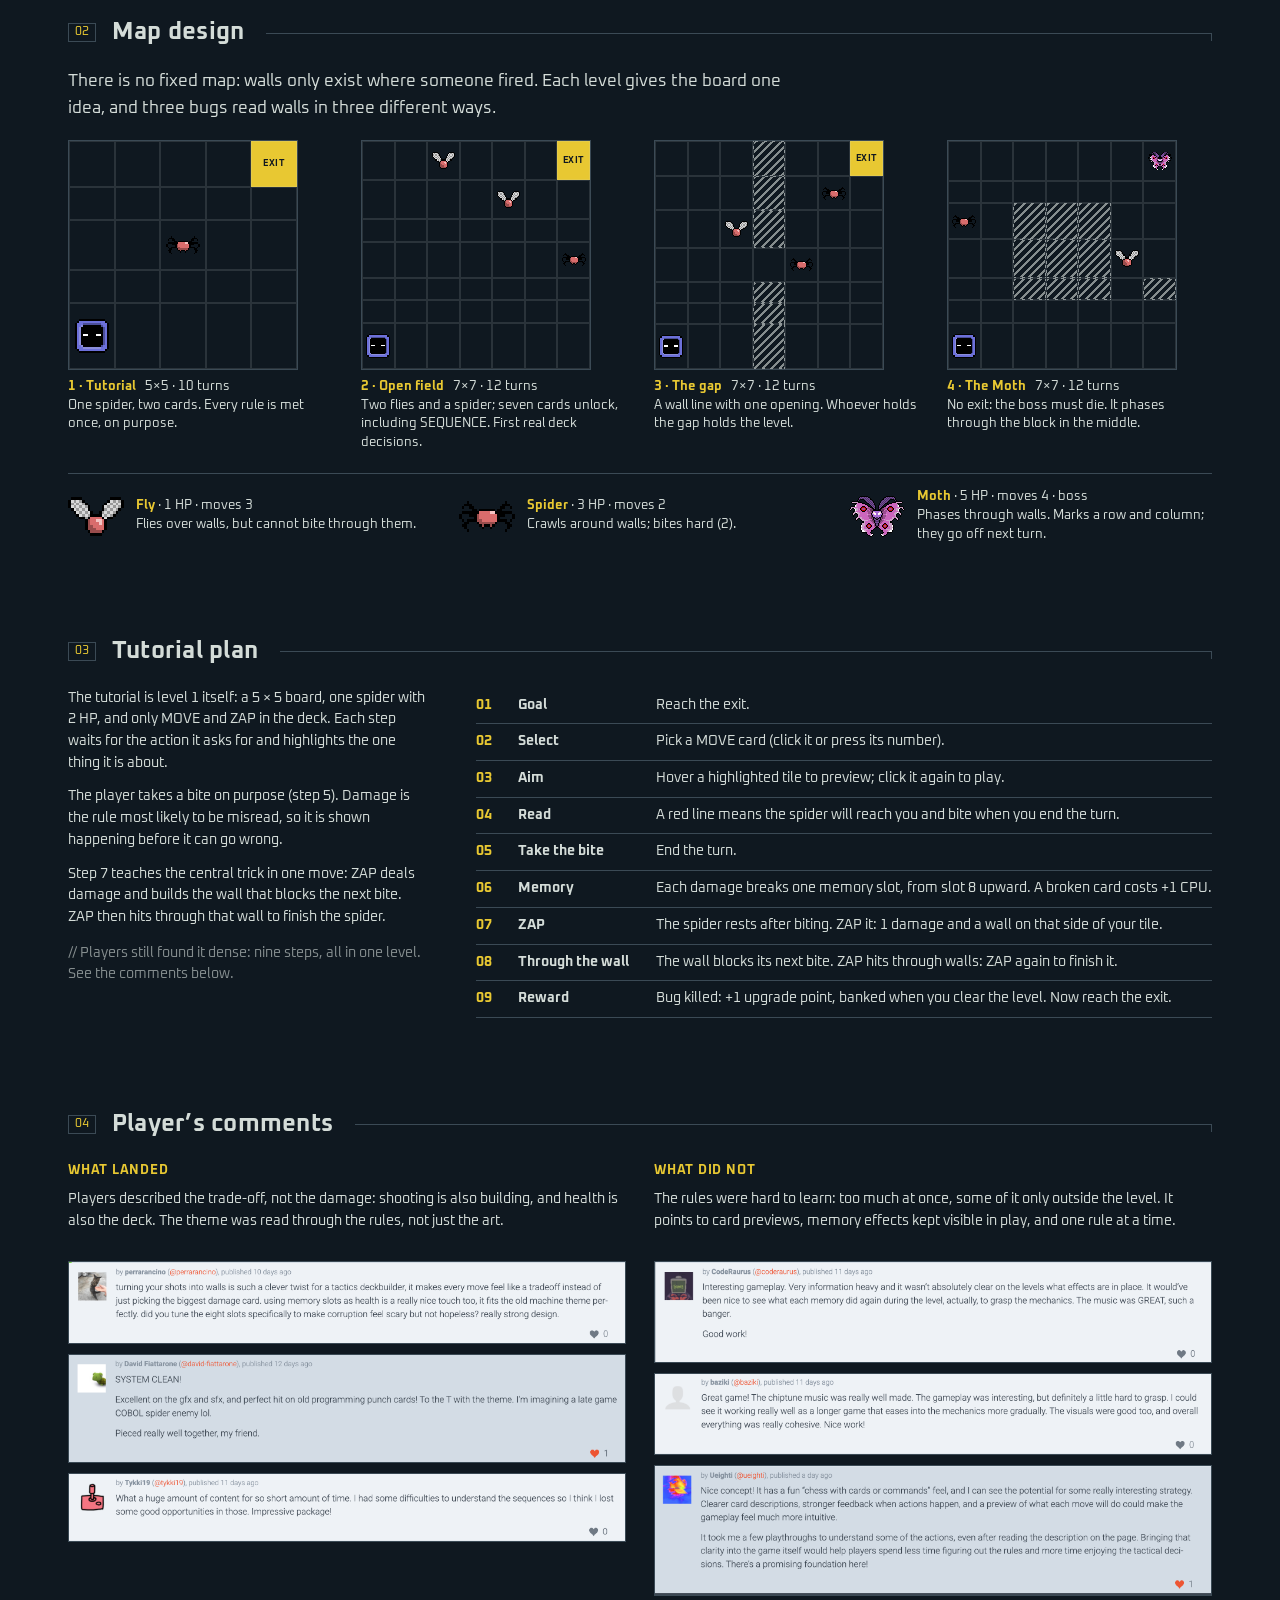
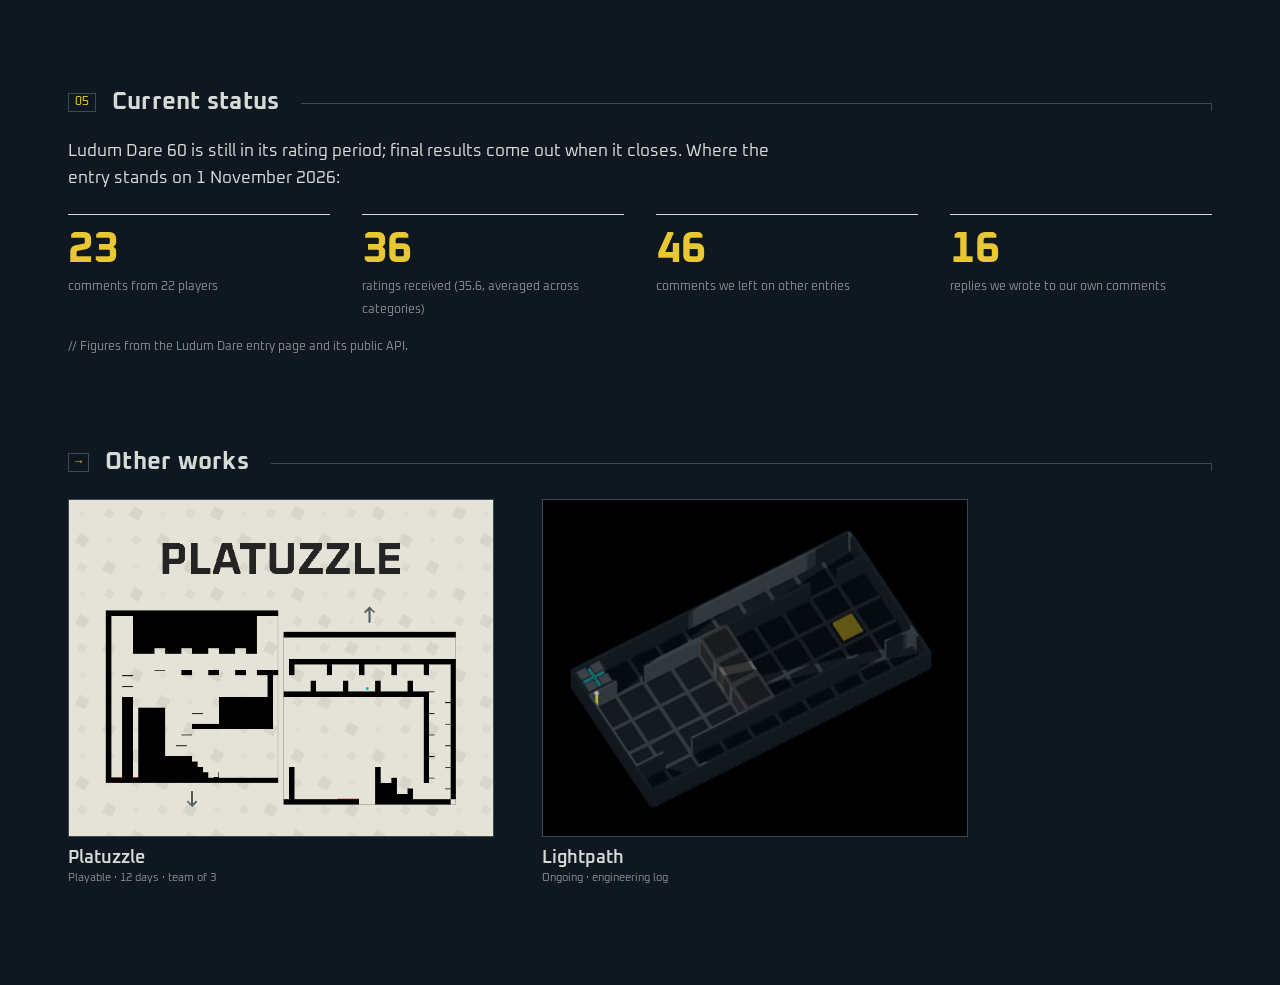
==== commit 39642ad3: "feat(lightpath): mark Lightpath as ongoing on its page and cover labels Add a 'Currently ongoing' ba" ====
--- a/bit-rot.html
+++ b/bit-rot.html
@@ -161,7 +161,7 @@
         </a>
         <a class="entry" href="lightpath.html" data-bg="#06090d" data-style="lightpath">
           <img class="shot cover" src="img/lightpath-cover.jpg" alt="Lightpath, level SNF-1 in the 3D view">
-          <div class="label"><span class="title">Lightpath</span><span class="tag">Long-term · engineering log</span></div>
+          <div class="label"><span class="title">Lightpath</span><span class="tag">Ongoing · engineering log</span></div>
         </a>
       </nav>
     </section>
--- a/style.css
+++ b/style.css
@@ -147,27 +147,43 @@
 .shot.wide { aspect-ratio: 16 / 10; object-fit: cover; }
 
 /* ---------- home ---------- */
-.home-name {
-  position: absolute;
-  top: 28px;
-  left: 32px;
-  font: 12px/1.7 var(--mono);
-  letter-spacing: 0.06em;
-}
-.home-name span { display: block; color: var(--ink-soft); }
-
-/* cover height = (viewport − 32px×2 padding − 40px row gap − 2×52px labels) / 2 */
-.triangle {
-  --cover-h: calc((100vh - 64px - 40px - 104px) / 2);
+/* Two interlocking L shapes: covers fill the right-hand L (BIT ROT top right, Platuzzle bottom
+   middle, Lightpath bottom right); text fills the other (title across the top, index bottom left).
+   cover height = (viewport − 2×40px padding − 32px row gap − 2×52px labels) / 2 */
+.home-bg { position: fixed; inset: 0; width: 100vw; height: 100vh; z-index: 0; pointer-events: none; }
+/* Until every cover has loaded, the works sit behind the background, fully transparent. */
+html.loading .home-grid { z-index: -1; opacity: 0; }
+.home-grid { transition: opacity 700ms ease; }
+.home-grid {
+  --cover-h: calc((100vh - 80px - 32px - 104px) / 2);
+  --cover-w: calc(var(--cover-h) * 630 / 500);
+  position: relative;
+  z-index: 1;
   height: 100vh;
   display: grid;
-  grid-template-columns: repeat(2, calc(var(--cover-h) * 630 / 500));
-  justify-content: center;
-  align-content: center;
-  gap: 40px 72px;
-  padding: 32px;
-}
-.triangle .entry:first-child { grid-column: 1 / -1; justify-self: center; width: calc(var(--cover-h) * 630 / 500); }
+  grid-template-columns: minmax(0, 1fr) var(--cover-w) var(--cover-w);
+  grid-template-rows: 1fr 1fr;
+  gap: 32px 40px;
+  padding: 40px 56px;
+  max-width: 1500px;
+  margin: 0 auto;
+}
+.home-title { grid-column: 1 / 3; grid-row: 1; align-self: end; padding-bottom: 8px; }
+.home-title .kicker { font: 600 14px var(--mono); letter-spacing: 0.16em; text-transform: uppercase; color: var(--ink-soft); margin: 0 0 14px; }
+.home-title h1 { font-size: clamp(56px, 15vh, 120px); line-height: 0.92; white-space: nowrap; letter-spacing: -0.02em; font-weight: 700; margin: 0; }
+.e-bitrot { grid-column: 3; grid-row: 1; }
+.e-platuzzle { grid-column: 2; grid-row: 2; }
+.e-lightpath { grid-column: 3; grid-row: 2; }
+.home-index { grid-column: 1; grid-row: 2; align-self: start; border-top: 1px solid var(--ink); padding-top: 14px; }
+.home-lead { font-size: 18px; font-weight: 600; margin: 0 0 14px; }
+.home-index ol { list-style: none; margin: 0 0 16px; padding: 0; counter-reset: w; }
+.home-index li { counter-increment: w; position: relative; padding: 0 0 12px 32px; font-size: 14px; line-height: 1.45; }
+.home-index li::before { content: "0" counter(w); position: absolute; left: 0; top: 1px; font: 12px var(--mono); color: var(--ink-soft); }
+.home-index li b { font-weight: 600; margin-right: 8px; }
+.home-index li span { font: 11px var(--mono); color: var(--ink-soft); }
+.home-index li span::after { content: ""; display: block; }
+.home-cta { grid-column: 2; grid-row: 1; align-self: end; justify-self: end; margin: 0 40px 44px 0; padding: 9px 14px; border: 1.5px solid var(--ink); background: var(--paper); }
+.home-cta { font-size: 15px; font-weight: 700; color: var(--ink); letter-spacing: 0.02em; }
 
 .entry { display: block; text-decoration: none; }
 .entry .label { margin-top: 10px; height: 42px; }
@@ -211,6 +227,14 @@
   gap: 48px;
 }
 .hero .shot { height: min(calc(100vh - 160px), 560px); width: auto; aspect-ratio: 630 / 500; object-fit: cover; }
+/* Lightpath: "currently ongoing" badge above the title, with a slow pulsing dot */
+.status-live { display: inline-flex; align-items: center; gap: 10px; margin: 0 0 18px; padding: 7px 14px 7px 12px;
+  border: 1.5px solid var(--accent); color: var(--accent); font: 700 13px var(--mono); letter-spacing: 0.14em; text-transform: uppercase; }
+.status-live i { width: 9px; height: 9px; border-radius: 50%; background: var(--accent); animation: live-pulse 1.8s ease-in-out infinite; }
+@keyframes live-pulse { 0%, 100% { opacity: 1; box-shadow: 0 0 0 0 rgba(200, 168, 48, 0.55); } 50% { opacity: 0.55; box-shadow: 0 0 0 6px rgba(200, 168, 48, 0); } }
+.tag-live { display: inline-flex; align-items: center; gap: 6px; font-weight: 700; color: var(--ink); }
+.tag-live i { width: 7px; height: 7px; border-radius: 50%; background: #c8a830; animation: live-pulse 1.8s ease-in-out infinite; }
+@media (prefers-reduced-motion: reduce) { .status-live i, .tag-live i { animation: none; } }
 .hero h1 { font-size: 48px; line-height: 1.05; margin-bottom: 14px; }
 .hero h1 small { font-size: 0.5em; font-weight: 400; color: var(--ink-soft); }
 .hero .one-liner { font-size: 18px; margin-bottom: 18px; }
@@ -477,7 +501,7 @@
   z-index: -1;
   pointer-events: none;
   background:
-    repeating-linear-gradient(to bottom, rgba(0, 0, 0, 0.22) 0 1px, transparent 1px 3px),
+    repeating-linear-gradient(to bottom, rgba(0, 0, 0, 0.22) 0 2px, transparent 2px 5px),
     radial-gradient(ellipse at 50% 45%, rgba(40, 70, 60, 0.10) 0%, transparent 55%, rgba(0, 0, 0, 0.5) 100%);
 }
 body.theme-bitrot .section-head { align-items: center; }
@@ -510,8 +534,9 @@
   main.work { padding: 0 20px; }
   .hero { grid-template-columns: 1fr; padding-top: 64px; }
   .hero .shot { width: 100%; height: auto; }
-  .triangle { height: auto; grid-template-columns: 1fr; padding: 96px 20px 40px; }
-  .triangle .entry:first-child { width: auto; }
+  .home-grid { height: auto; grid-template-columns: minmax(0, 1fr); grid-template-rows: none; padding: 56px 20px 40px; }
+  .home-grid > * { grid-column: auto; grid-row: auto; min-width: 0; }
+  .home-title h1 { font-size: 56px; white-space: normal; }
   .strip, .cols-2, .cols-3, .comments, .others, .rules, .stations, .shots-grid, .arch, .lv-row, .split, .rooms, .turn, .slots, .levels, .bugs, .ccols, .stats4 { grid-template-columns: 1fr; }
   .timeline { grid-auto-flow: row; border-top: 0; border-left: 1px solid var(--ink); }
   .timeline .step { padding: 0 0 16px 20px; }
